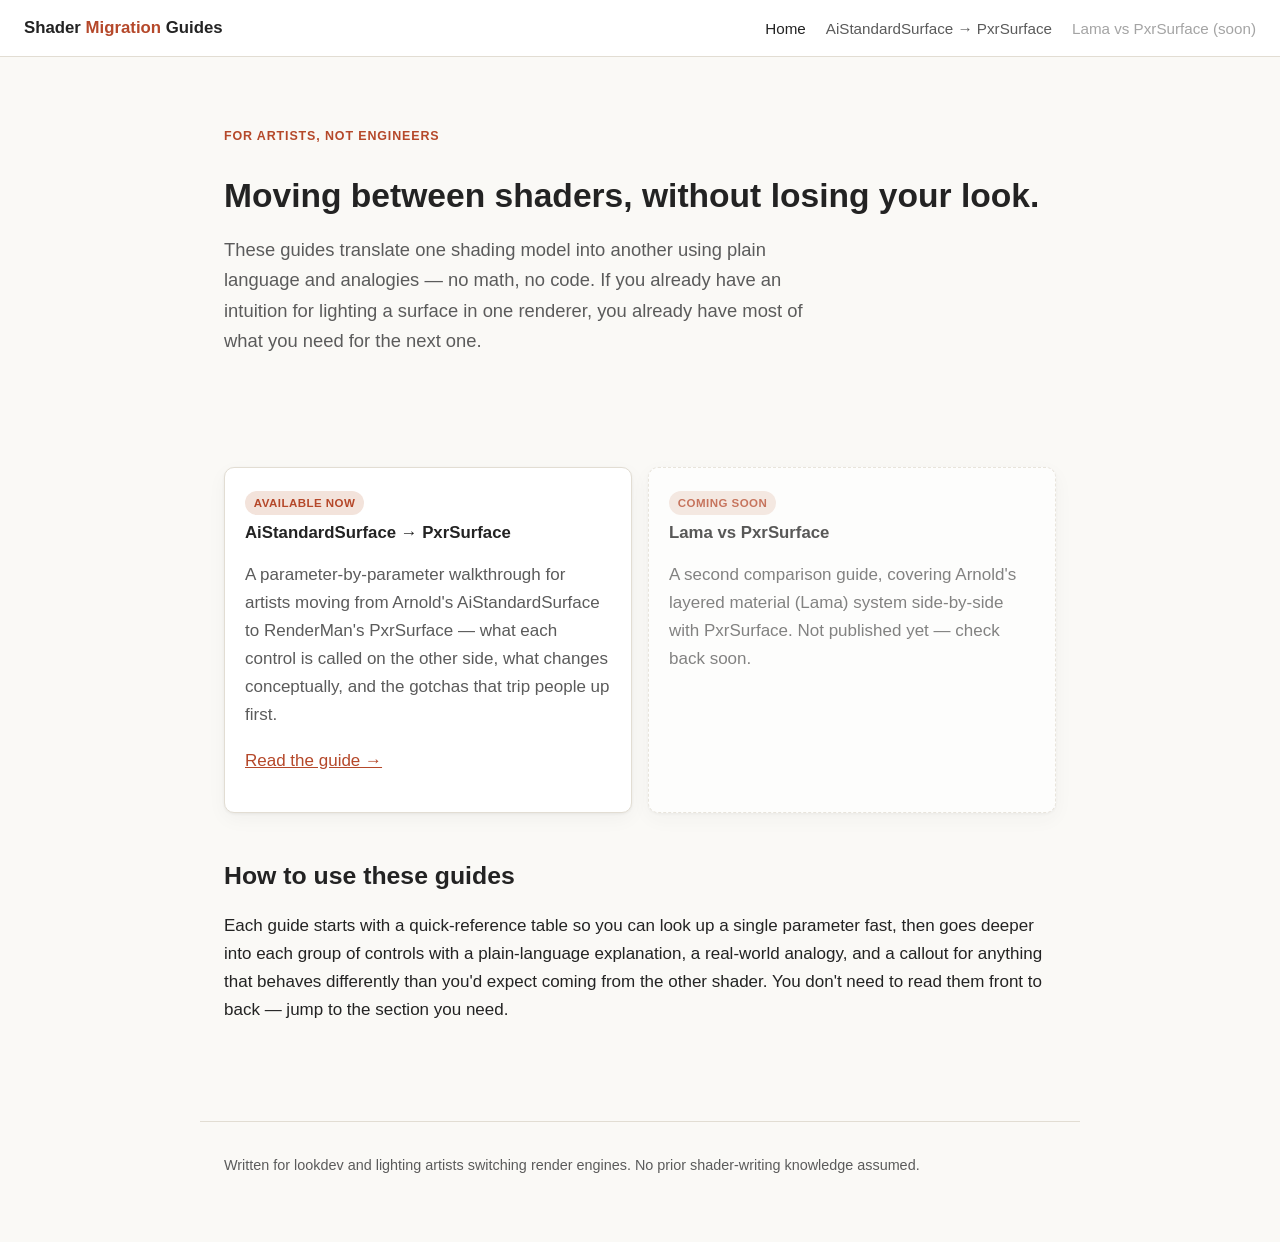
==== index.html @ eb423125 "Add AiStandardSurface to PxrSurface transition guide Plain-language, artist-facing static site: land" ====
<!DOCTYPE html>
<html lang="en">
<head>
<meta charset="UTF-8">
<meta name="viewport" content="width=device-width, initial-scale=1.0">
<title>Shader Migration Guides</title>
<meta name="description" content="Plain-language guides for artists moving between shading models: AiStandardSurface to PxrSurface, and more.">
<link rel="stylesheet" href="assets/css/style.css">
</head>
<body>

<nav class="topnav">
  <a class="topnav__brand" href="index.html">Shader <span>Migration</span> Guides</a>
  <div class="topnav__links">
    <a href="index.html" class="active">Home</a>
    <a href="guide.html">AiStandardSurface → PxrSurface</a>
    <a href="#" class="disabled">Lama vs PxrSurface (soon)</a>
  </div>
</nav>

<header class="hero">
  <p class="section-kicker">For artists, not engineers</p>
  <h1>Moving between shaders, without losing your look.</h1>
  <p class="lead">
    These guides translate one shading model into another using plain language and
    analogies — no math, no code. If you already have an intuition for lighting a
    surface in one renderer, you already have most of what you need for the next one.
  </p>
</header>

<main class="page">
  <div class="card-grid">
    <div class="card">
      <span class="badge">Available now</span>
      <h3>AiStandardSurface → PxrSurface</h3>
      <p class="muted">
        A parameter-by-parameter walkthrough for artists moving from Arnold's
        AiStandardSurface to RenderMan's PxrSurface — what each control is
        called on the other side, what changes conceptually, and the
        gotchas that trip people up first.
      </p>
      <p><a href="guide.html">Read the guide →</a></p>
    </div>

    <div class="card card--soon">
      <span class="badge">Coming soon</span>
      <h3>Lama vs PxrSurface</h3>
      <p class="muted">
        A second comparison guide, covering Arnold's layered material
        (Lama) system side-by-side with PxrSurface. Not published yet —
        check back soon.
      </p>
    </div>
  </div>

  <h2>How to use these guides</h2>
  <p>
    Each guide starts with a quick-reference table so you can look up a single
    parameter fast, then goes deeper into each group of controls with a
    plain-language explanation, a real-world analogy, and a callout for
    anything that behaves differently than you'd expect coming from the other
    shader. You don't need to read them front to back — jump to the section
    you need.
  </p>
</main>

<footer>
  Written for lookdev and lighting artists switching render engines. No prior
  shader-writing knowledge assumed.
</footer>

</body>
</html>
---- assets/css/style.css ----
/* ---------- Design tokens ---------- */
:root {
  --bg: #faf9f6;
  --bg-elevated: #ffffff;
  --text: #232323;
  --text-muted: #5b5b5b;
  --border: #e2ddd3;
  --accent: #b5482a;       /* warm terracotta - primary accent */
  --accent-soft: #f3e3db;

  --arnold: #d9752b;       /* "coming from" side */
  --arnold-soft: #fbe9d9;
  --pxr: #2c6b8f;          /* "going to" side */
  --pxr-soft: #dcebf2;

  --callout-bg: #fff6e8;
  --callout-border: #e0a94c;

  --code-bg: #efece5;

  --radius: 10px;
  --shadow: 0 1px 3px rgba(0,0,0,0.06), 0 6px 20px rgba(0,0,0,0.04);
}

@media (prefers-color-scheme: dark) {
  :root {
    --bg: #1b1a17;
    --bg-elevated: #242320;
    --text: #ece8e0;
    --text-muted: #b3ac9e;
    --border: #3a3833;
    --accent: #e08a63;
    --accent-soft: #3a2a22;

    --arnold: #e6944e;
    --arnold-soft: #3a2c1c;
    --pxr: #6fb3d8;
    --pxr-soft: #1f3440;

    --callout-bg: #332b18;
    --callout-border: #a97f34;

    --code-bg: #2c2a25;
    --shadow: 0 1px 3px rgba(0,0,0,0.3), 0 6px 20px rgba(0,0,0,0.25);
  }
}

* { box-sizing: border-box; }

html { scroll-behavior: smooth; }

body {
  margin: 0;
  background: var(--bg);
  color: var(--text);
  font-family: -apple-system, "Segoe UI", Roboto, Helvetica, Arial, sans-serif;
  line-height: 1.65;
  font-size: 17px;
}

img { max-width: 100%; }

a { color: var(--accent); }

/* ---------- Top nav ---------- */
.topnav {
  position: sticky;
  top: 0;
  z-index: 50;
  display: flex;
  align-items: center;
  justify-content: space-between;
  gap: 1rem;
  padding: 0.9rem 1.5rem;
  background: var(--bg-elevated);
  border-bottom: 1px solid var(--border);
}

.topnav__brand {
  font-weight: 700;
  text-decoration: none;
  color: var(--text);
  font-size: 1.05rem;
}

.topnav__brand span { color: var(--accent); }

.topnav__links {
  display: flex;
  gap: 1.25rem;
  font-size: 0.95rem;
  flex-wrap: wrap;
}

.topnav__links a {
  color: var(--text-muted);
  text-decoration: none;
}

.topnav__links a:hover,
.topnav__links a.active { color: var(--text); }

.topnav__links a.disabled {
  color: var(--text-muted);
  opacity: 0.55;
  pointer-events: none;
}

/* ---------- Layout shells ---------- */
.page {
  max-width: 880px;
  margin: 0 auto;
  padding: 2.5rem 1.5rem 5rem;
}

.hero {
  max-width: 880px;
  margin: 0 auto;
  padding: 3.5rem 1.5rem 1.5rem;
}

.hero h1 {
  font-size: 2.1rem;
  margin-bottom: 0.6rem;
}

.hero p.lead {
  font-size: 1.15rem;
  color: var(--text-muted);
  max-width: 60ch;
}

.guide-layout {
  max-width: 1100px;
  margin: 0 auto;
  padding: 2rem 1.5rem 5rem;
  display: grid;
  grid-template-columns: 210px minmax(0, 1fr);
  gap: 2.5rem;
  align-items: start;
}

.toc {
  position: sticky;
  top: 4.5rem;
  font-size: 0.92rem;
}

.toc h2 {
  font-size: 0.78rem;
  text-transform: uppercase;
  letter-spacing: 0.06em;
  color: var(--text-muted);
  margin: 0 0 0.75rem;
}

.toc ol {
  list-style: none;
  padding: 0;
  margin: 0;
  display: flex;
  flex-direction: column;
  gap: 0.55rem;
}

.toc a {
  text-decoration: none;
  color: var(--text-muted);
}

.toc a:hover { color: var(--accent); }

.guide-content { min-width: 0; }

@media (max-width: 800px) {
  .guide-layout { grid-template-columns: 1fr; }
  .toc { position: static; border-bottom: 1px solid var(--border); padding-bottom: 1.25rem; margin-bottom: 0.5rem; }
  .toc ol { flex-direction: row; flex-wrap: wrap; gap: 0.5rem 1rem; }
}

/* ---------- Typography helpers ---------- */
h1, h2, h3 { line-height: 1.25; }
h2 { font-size: 1.55rem; margin-top: 3rem; }
h3 { font-size: 1.15rem; margin-top: 2rem; color: var(--text); }

.section-kicker {
  display: inline-block;
  font-size: 0.78rem;
  text-transform: uppercase;
  letter-spacing: 0.07em;
  color: var(--accent);
  font-weight: 700;
  margin-bottom: 0.35rem;
}

.muted { color: var(--text-muted); }

/* ---------- Cards / grid ---------- */
.card-grid {
  display: grid;
  grid-template-columns: repeat(auto-fit, minmax(220px, 1fr));
  gap: 1rem;
  margin: 1.75rem 0;
}

.card {
  background: var(--bg-elevated);
  border: 1px solid var(--border);
  border-radius: var(--radius);
  padding: 1.25rem;
  box-shadow: var(--shadow);
}

.card h3 { margin-top: 0; font-size: 1.05rem; }

.card.card--soon {
  opacity: 0.75;
  border-style: dashed;
}

.badge {
  display: inline-block;
  font-size: 0.72rem;
  text-transform: uppercase;
  letter-spacing: 0.04em;
  background: var(--accent-soft);
  color: var(--accent);
  padding: 0.15rem 0.55rem;
  border-radius: 999px;
  font-weight: 700;
  margin-bottom: 0.5rem;
}

/* ---------- Tables ---------- */
.table-scroll {
  overflow-x: auto;
  margin: 1.5rem 0;
  border: 1px solid var(--border);
  border-radius: var(--radius);
}

table {
  border-collapse: collapse;
  width: 100%;
  min-width: 640px;
  font-size: 0.95rem;
  background: var(--bg-elevated);
}

th, td {
  text-align: left;
  padding: 0.7rem 0.9rem;
  border-bottom: 1px solid var(--border);
  vertical-align: top;
}

thead th {
  background: var(--bg);
  font-size: 0.78rem;
  text-transform: uppercase;
  letter-spacing: 0.04em;
  color: var(--text-muted);
  position: sticky;
  top: 0;
}

tbody tr:last-child td { border-bottom: none; }

td.col-arnold { color: var(--arnold); font-weight: 600; }
td.col-pxr { color: var(--pxr); font-weight: 600; }

/* ---------- Callouts ---------- */
.callout {
  background: var(--callout-bg);
  border-left: 4px solid var(--callout-border);
  border-radius: 0 var(--radius) var(--radius) 0;
  padding: 1rem 1.25rem;
  margin: 1.5rem 0;
}

.callout__title {
  font-weight: 700;
  font-size: 0.92rem;
  margin-bottom: 0.35rem;
  display: flex;
  align-items: center;
  gap: 0.45rem;
}

.callout p:last-child { margin-bottom: 0; }

.callout--pitfall { border-left-color: var(--arnold); }
.callout--pitfall .callout__title { color: var(--arnold); }

/* ---------- Analogy box ---------- */
.analogy {
  background: var(--bg-elevated);
  border: 1px solid var(--border);
  border-radius: var(--radius);
  padding: 1rem 1.25rem;
  margin: 1.25rem 0;
  font-size: 0.98rem;
}

.analogy .section-kicker { color: var(--text-muted); }

/* ---------- Roughness gradient bar ---------- */
.slider-viz { margin: 1.25rem 0 1.75rem; }

.slider-viz__bar {
  height: 34px;
  border-radius: 999px;
  background: linear-gradient(90deg, #e9e6df 0%, #cfcabf 35%, #a49c8c 65%, #7a7264 100%);
  border: 1px solid var(--border);
  position: relative;
}

@media (prefers-color-scheme: dark) {
  .slider-viz__bar {
    background: linear-gradient(90deg, #4a473f 0%, #625d51 35%, #857c69 65%, #b0a68d 100%);
  }
}

.slider-viz__labels {
  display: flex;
  justify-content: space-between;
  font-size: 0.82rem;
  color: var(--text-muted);
  margin-top: 0.5rem;
}

/* ---------- Layer stack diagram ---------- */
.stack-compare {
  display: grid;
  grid-template-columns: 1fr 1fr;
  gap: 1.5rem;
  margin: 1.75rem 0;
}

@media (max-width: 620px) {
  .stack-compare { grid-template-columns: 1fr; }
}

.stack {
  border: 1px solid var(--border);
  border-radius: var(--radius);
  padding: 1rem;
  background: var(--bg-elevated);
}

.stack__title {
  font-weight: 700;
  font-size: 0.9rem;
  margin-bottom: 0.75rem;
  text-align: center;
}

.stack__title--arnold { color: var(--arnold); }
.stack__title--pxr { color: var(--pxr); }

.stack__layers {
  display: flex;
  flex-direction: column;
  gap: 0.4rem;
}

.stack__layer {
  border-radius: 6px;
  padding: 0.5rem 0.7rem;
  font-size: 0.85rem;
  text-align: center;
  border: 1px solid transparent;
}

.stack--arnold .stack__layer { background: var(--arnold-soft); color: var(--text); }
.stack--pxr .stack__layer { background: var(--pxr-soft); color: var(--text); }

/* ---------- Footer ---------- */
footer {
  max-width: 880px;
  margin: 0 auto;
  padding: 2rem 1.5rem 4rem;
  color: var(--text-muted);
  font-size: 0.9rem;
  border-top: 1px solid var(--border);
}
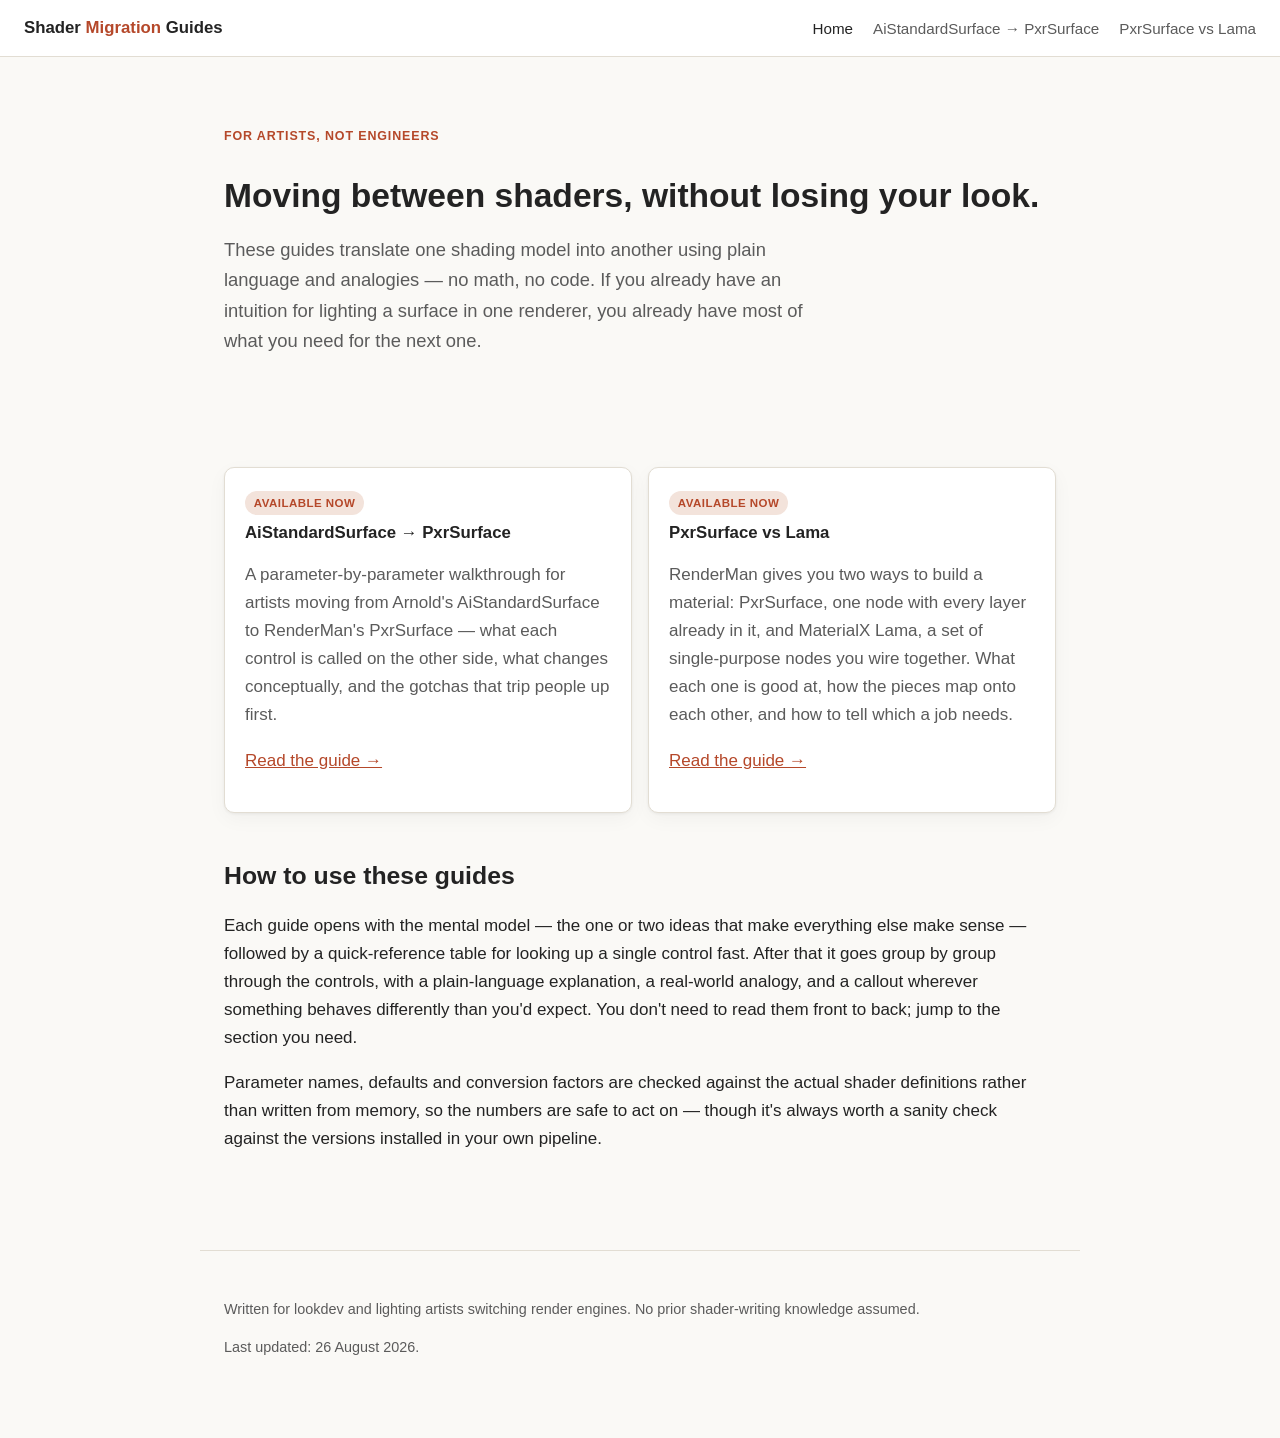
==== commit f1af962f: "Expand PxrSurface guide and add PxrSurface vs Lama comparison Verify every parameter claim against t" ====
--- a/index.html
+++ b/index.html
@@ -14,7 +14,7 @@
   <div class="topnav__links">
     <a href="index.html" class="active">Home</a>
     <a href="guide.html">AiStandardSurface → PxrSurface</a>
-    <a href="#" class="disabled">Lama vs PxrSurface (soon)</a>
+    <a href="lama.html">PxrSurface vs Lama</a>
   </div>
 </nav>
 
@@ -42,31 +42,43 @@
       <p><a href="guide.html">Read the guide →</a></p>
     </div>
 
-    <div class="card card--soon">
-      <span class="badge">Coming soon</span>
-      <h3>Lama vs PxrSurface</h3>
+    <div class="card">
+      <span class="badge">Available now</span>
+      <h3>PxrSurface vs Lama</h3>
       <p class="muted">
-        A second comparison guide, covering Arnold's layered material
-        (Lama) system side-by-side with PxrSurface. Not published yet —
-        check back soon.
+        RenderMan gives you two ways to build a material: PxrSurface, one node
+        with every layer already in it, and MaterialX Lama, a set of
+        single-purpose nodes you wire together. What each one is good at, how
+        the pieces map onto each other, and how to tell which a job needs.
       </p>
+      <p><a href="lama.html">Read the guide →</a></p>
     </div>
   </div>
 
   <h2>How to use these guides</h2>
   <p>
-    Each guide starts with a quick-reference table so you can look up a single
-    parameter fast, then goes deeper into each group of controls with a
-    plain-language explanation, a real-world analogy, and a callout for
-    anything that behaves differently than you'd expect coming from the other
-    shader. You don't need to read them front to back — jump to the section
-    you need.
+    Each guide opens with the mental model — the one or two ideas that make
+    everything else make sense — followed by a quick-reference table for
+    looking up a single control fast. After that it goes group by group
+    through the controls, with a plain-language explanation, a real-world
+    analogy, and a callout wherever something behaves differently than you'd
+    expect. You don't need to read them front to back; jump to the section you
+    need.
+  </p>
+  <p>
+    Parameter names, defaults and conversion factors are checked against the
+    actual shader definitions rather than written from memory, so the numbers
+    are safe to act on — though it's always worth a sanity check against the
+    versions installed in your own pipeline.
   </p>
 </main>
 
 <footer>
-  Written for lookdev and lighting artists switching render engines. No prior
-  shader-writing knowledge assumed.
+  <p>
+    Written for lookdev and lighting artists switching render engines. No prior
+    shader-writing knowledge assumed.
+  </p>
+  <p class="muted">Last updated: 26 August 2026.</p>
 </footer>
 
 </body>
--- a/assets/css/style.css
+++ b/assets/css/style.css
@@ -195,6 +195,17 @@
 
 .muted { color: var(--text-muted); }
 
+code {
+  background: var(--code-bg);
+  border-radius: 4px;
+  padding: 0.1em 0.4em;
+  font-family: "SF Mono", Menlo, Consolas, "Liberation Mono", monospace;
+  font-size: 0.86em;
+  word-break: break-word;
+}
+
+td code, th code { font-size: 0.82em; }
+
 /* ---------- Cards / grid ---------- */
 .card-grid {
   display: grid;
@@ -217,6 +228,8 @@
   opacity: 0.75;
   border-style: dashed;
 }
+
+.card--trailing { margin-top: 3rem; }
 
 .badge {
   display: inline-block;
@@ -304,6 +317,38 @@
 
 .analogy .section-kicker { color: var(--text-muted); }
 
+/* ---------- Numbered conversion checklist ---------- */
+.steps {
+  counter-reset: step;
+  list-style: none;
+  padding: 0;
+  margin: 1.5rem 0;
+}
+
+.steps li {
+  counter-increment: step;
+  position: relative;
+  padding: 0 0 0 2.75rem;
+  margin-bottom: 1.1rem;
+}
+
+.steps li::before {
+  content: counter(step);
+  position: absolute;
+  left: 0;
+  top: 0.1rem;
+  width: 1.85rem;
+  height: 1.85rem;
+  border-radius: 999px;
+  background: var(--pxr-soft);
+  color: var(--pxr);
+  font-weight: 700;
+  font-size: 0.85rem;
+  display: flex;
+  align-items: center;
+  justify-content: center;
+}
+
 /* ---------- Roughness gradient bar ---------- */
 .slider-viz { margin: 1.25rem 0 1.75rem; }
 
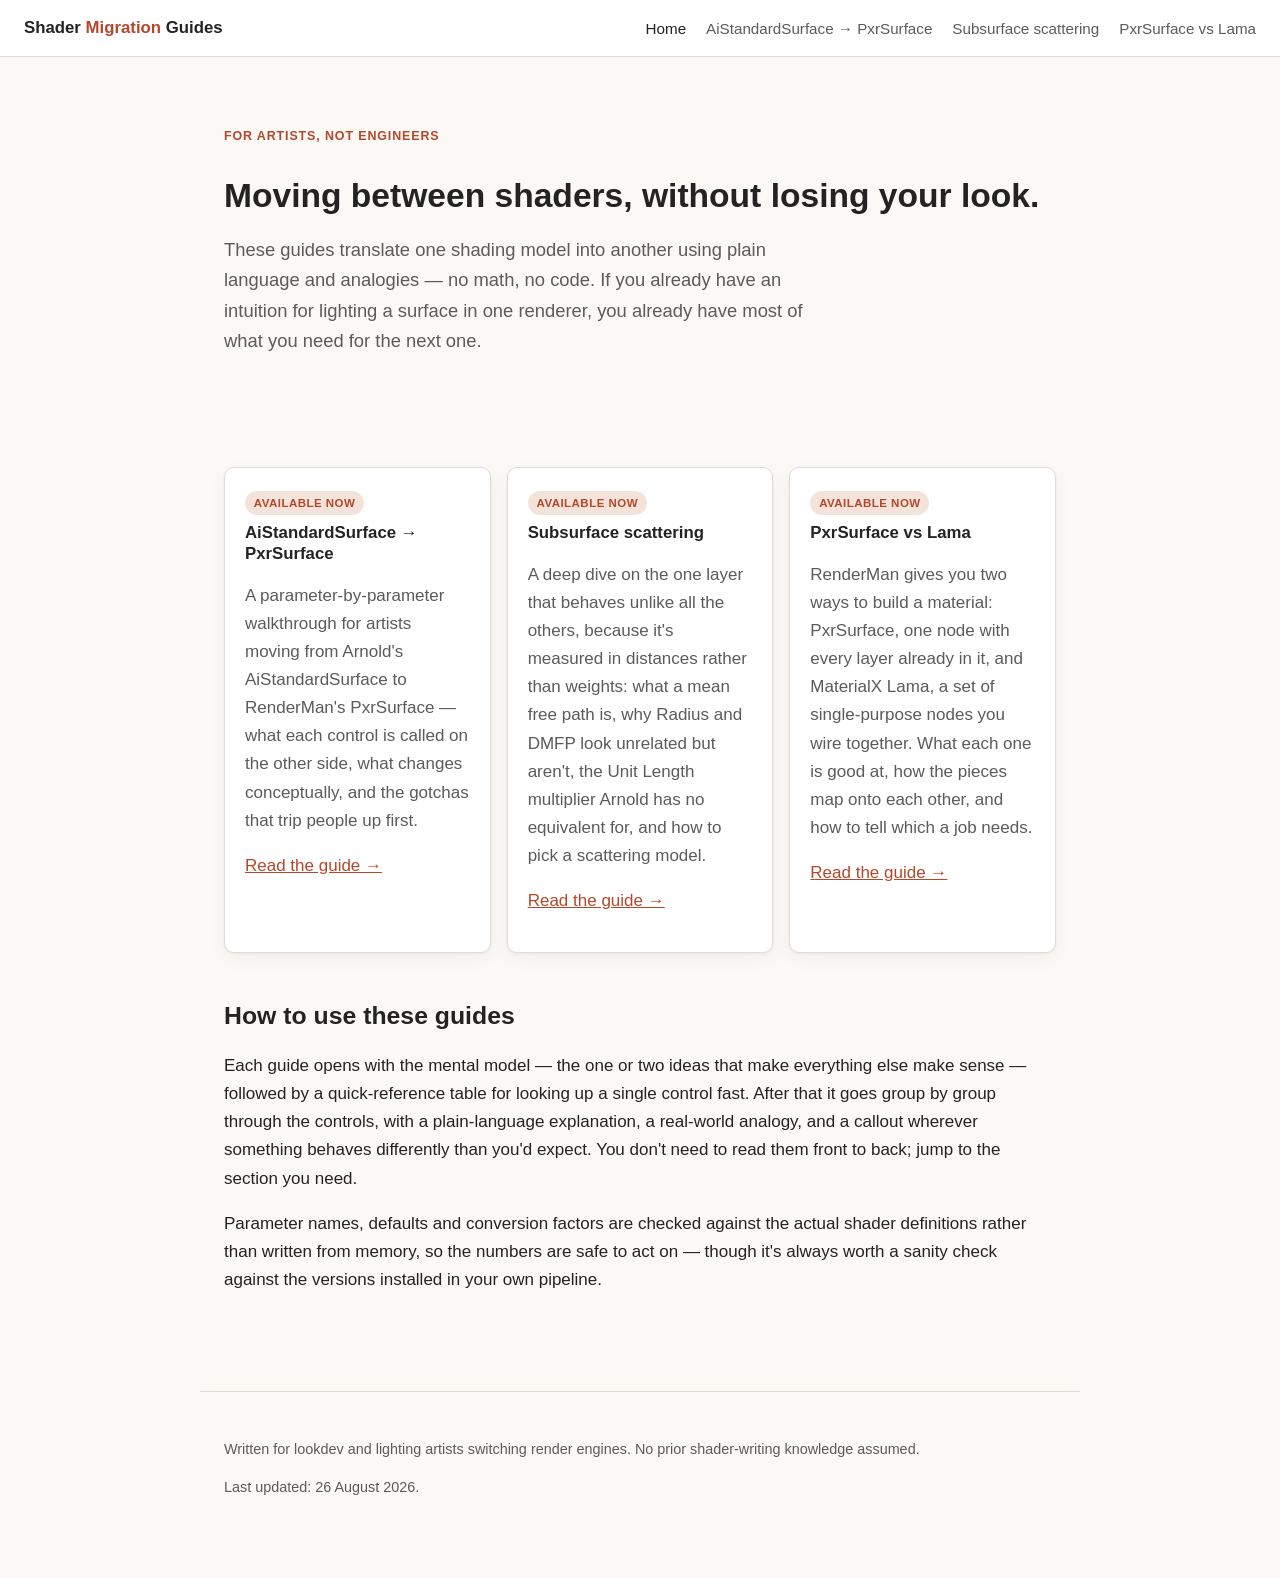
==== commit b8128c55: "Add subsurface scattering deep dive, fix incorrect MFP claim Add sss.html, a dedicated page for the " ====
--- a/index.html
+++ b/index.html
@@ -14,6 +14,7 @@
   <div class="topnav__links">
     <a href="index.html" class="active">Home</a>
     <a href="guide.html">AiStandardSurface → PxrSurface</a>
+    <a href="sss.html">Subsurface scattering</a>
     <a href="lama.html">PxrSurface vs Lama</a>
   </div>
 </nav>
@@ -40,6 +41,19 @@
         gotchas that trip people up first.
       </p>
       <p><a href="guide.html">Read the guide →</a></p>
+    </div>
+
+    <div class="card">
+      <span class="badge">Available now</span>
+      <h3>Subsurface scattering</h3>
+      <p class="muted">
+        A deep dive on the one layer that behaves unlike all the others,
+        because it's measured in distances rather than weights: what a mean
+        free path is, why Radius and DMFP look unrelated but aren't, the Unit
+        Length multiplier Arnold has no equivalent for, and how to pick a
+        scattering model.
+      </p>
+      <p><a href="sss.html">Read the guide →</a></p>
     </div>
 
     <div class="card">
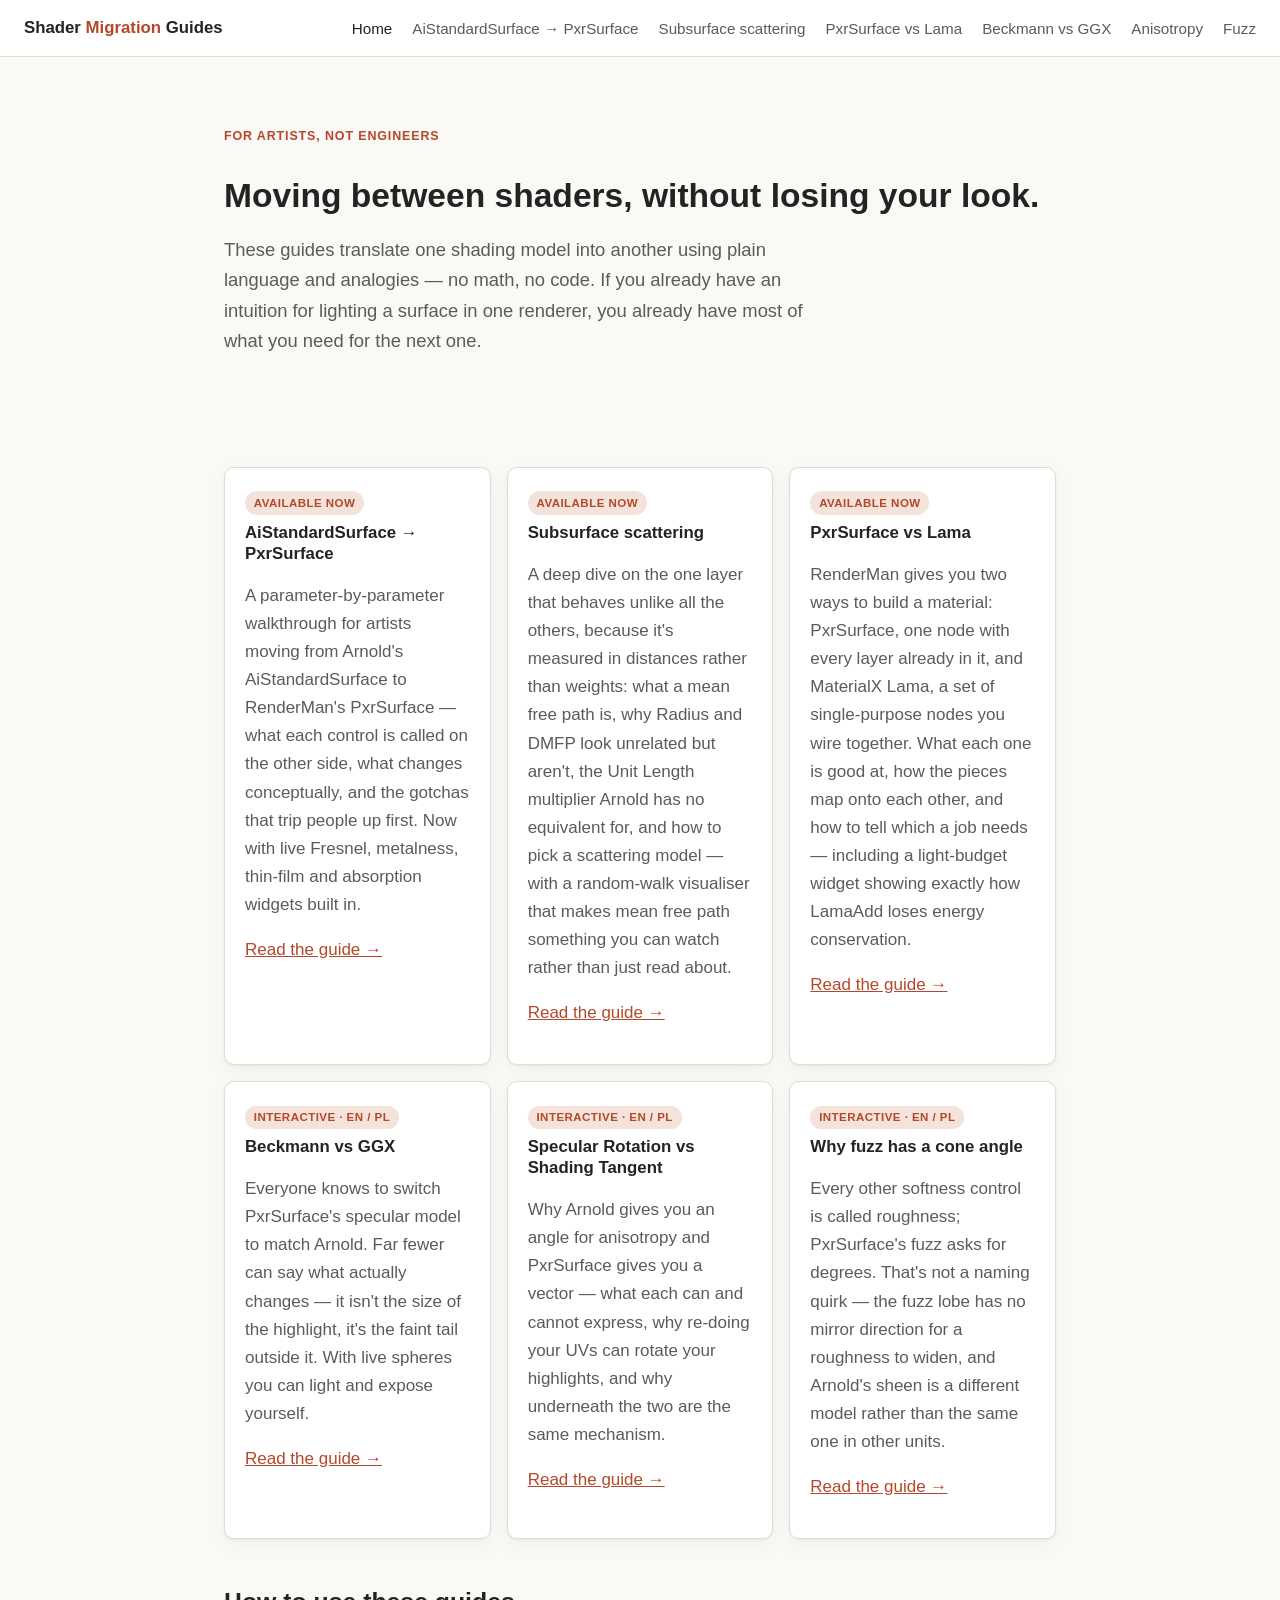
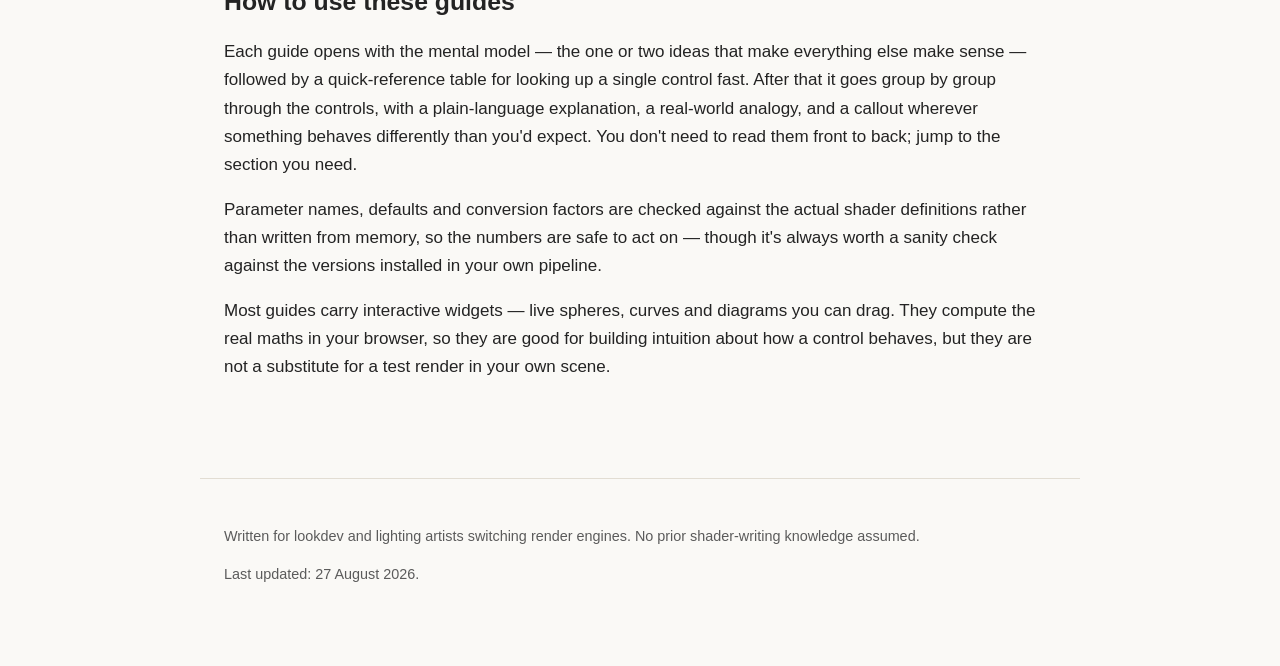
==== commit 9253d84d: "Add interactive WebGL/Canvas widgets across all guides, bilingual EN/PL deep dives Three new bilingu" ====
--- a/index.html
+++ b/index.html
@@ -16,6 +16,9 @@
     <a href="guide.html">AiStandardSurface → PxrSurface</a>
     <a href="sss.html">Subsurface scattering</a>
     <a href="lama.html">PxrSurface vs Lama</a>
+    <a href="spec.html">Beckmann vs GGX</a>
+    <a href="aniso.html">Anisotropy</a>
+    <a href="fuzz.html">Fuzz</a>
   </div>
 </nav>
 
@@ -38,7 +41,8 @@
         A parameter-by-parameter walkthrough for artists moving from Arnold's
         AiStandardSurface to RenderMan's PxrSurface — what each control is
         called on the other side, what changes conceptually, and the
-        gotchas that trip people up first.
+        gotchas that trip people up first. Now with live Fresnel, metalness,
+        thin-film and absorption widgets built in.
       </p>
       <p><a href="guide.html">Read the guide →</a></p>
     </div>
@@ -51,7 +55,8 @@
         because it's measured in distances rather than weights: what a mean
         free path is, why Radius and DMFP look unrelated but aren't, the Unit
         Length multiplier Arnold has no equivalent for, and how to pick a
-        scattering model.
+        scattering model — with a random-walk visualiser that makes mean free
+        path something you can watch rather than just read about.
       </p>
       <p><a href="sss.html">Read the guide →</a></p>
     </div>
@@ -63,9 +68,47 @@
         RenderMan gives you two ways to build a material: PxrSurface, one node
         with every layer already in it, and MaterialX Lama, a set of
         single-purpose nodes you wire together. What each one is good at, how
-        the pieces map onto each other, and how to tell which a job needs.
+        the pieces map onto each other, and how to tell which a job needs —
+        including a light-budget widget showing exactly how LamaAdd loses
+        energy conservation.
       </p>
       <p><a href="lama.html">Read the guide →</a></p>
+    </div>
+
+    <div class="card">
+      <span class="badge">Interactive · EN / PL</span>
+      <h3>Beckmann vs GGX</h3>
+      <p class="muted">
+        Everyone knows to switch PxrSurface's specular model to match Arnold.
+        Far fewer can say what actually changes — it isn't the size of the
+        highlight, it's the faint tail outside it. With live spheres you can
+        light and expose yourself.
+      </p>
+      <p><a href="spec.html">Read the guide →</a></p>
+    </div>
+
+    <div class="card">
+      <span class="badge">Interactive · EN / PL</span>
+      <h3>Specular Rotation vs Shading Tangent</h3>
+      <p class="muted">
+        Why Arnold gives you an angle for anisotropy and PxrSurface gives you a
+        vector — what each can and cannot express, why re-doing your UVs can
+        rotate your highlights, and why underneath the two are the same
+        mechanism.
+      </p>
+      <p><a href="aniso.html">Read the guide →</a></p>
+    </div>
+
+    <div class="card">
+      <span class="badge">Interactive · EN / PL</span>
+      <h3>Why fuzz has a cone angle</h3>
+      <p class="muted">
+        Every other softness control is called roughness; PxrSurface's fuzz
+        asks for degrees. That's not a naming quirk — the fuzz lobe has no
+        mirror direction for a roughness to widen, and Arnold's sheen is a
+        different model rather than the same one in other units.
+      </p>
+      <p><a href="fuzz.html">Read the guide →</a></p>
     </div>
   </div>
 
@@ -85,6 +128,12 @@
     are safe to act on — though it's always worth a sanity check against the
     versions installed in your own pipeline.
   </p>
+  <p>
+    Most guides carry interactive widgets — live spheres, curves and diagrams
+    you can drag. They compute the real maths in your browser, so they are good
+    for building intuition about how a control behaves, but they are not a
+    substitute for a test render in your own scene.
+  </p>
 </main>
 
 <footer>
@@ -92,7 +141,7 @@
     Written for lookdev and lighting artists switching render engines. No prior
     shader-writing knowledge assumed.
   </p>
-  <p class="muted">Last updated: 26 August 2026.</p>
+  <p class="muted">Last updated: 27 August 2026.</p>
 </footer>
 
 </body>
--- a/assets/css/style.css
+++ b/assets/css/style.css
@@ -18,6 +18,14 @@
 
   --code-bg: #efece5;
 
+  /* Visualisation series - NOT renderer-aligned, unlike --arnold/--pxr */
+  --viz-a: #7d4a9e;        /* model A - Beckmann */
+  --viz-a-soft: #ece0f4;
+  --viz-b: #2f8f6b;        /* model B - GGX */
+  --viz-b-soft: #d9f0e6;
+  --viz-grid: #ddd8ce;
+  --viz-bg: #f4f2ec;
+
   --radius: 10px;
   --shadow: 0 1px 3px rgba(0,0,0,0.06), 0 6px 20px rgba(0,0,0,0.04);
 }
@@ -42,6 +50,13 @@
 
     --code-bg: #2c2a25;
     --shadow: 0 1px 3px rgba(0,0,0,0.3), 0 6px 20px rgba(0,0,0,0.25);
+
+    --viz-a: #c39ade;
+    --viz-a-soft: #2f2338;
+    --viz-b: #6fd4aa;
+    --viz-b-soft: #1c3830;
+    --viz-grid: #403d36;
+    --viz-bg: #201f1c;
   }
 }
 
@@ -70,10 +85,11 @@
   display: flex;
   align-items: center;
   justify-content: space-between;
-  gap: 1rem;
+  gap: 0.75rem 1rem;
   padding: 0.9rem 1.5rem;
   background: var(--bg-elevated);
   border-bottom: 1px solid var(--border);
+  flex-wrap: wrap;
 }
 
 .topnav__brand {
@@ -429,3 +445,340 @@
   font-size: 0.9rem;
   border-top: 1px solid var(--border);
 }
+
+/* ---------- Language switch (EN / PL) ---------- */
+/* Both languages ship in the HTML; these two rules hide the inactive one, so
+   the right language renders before any JS runs and with JS disabled. */
+:root[data-lang="en"] [lang="pl"] { display: none; }
+:root[data-lang="pl"] [lang="en"] { display: none; }
+
+/* Only offer the switch once i18n.js has confirmed it can do something. */
+.lang-switch { display: none; }
+
+/* On bilingual pages the brand and the switch hold the top row, and the
+   (longer) link list gets a row of its own underneath. Without this the
+   switch wraps below the links and ends up bottom-left. */
+.topnav--i18n .lang-switch { order: 2; margin-left: auto; }
+.topnav--i18n .topnav__links { order: 3; flex-basis: 100%; }
+
+:root.js .lang-switch {
+  display: inline-flex;
+  border: 1px solid var(--border);
+  border-radius: 999px;
+  overflow: hidden;
+  background: var(--bg);
+}
+
+.lang-switch button {
+  appearance: none;
+  border: 0;
+  background: transparent;
+  color: var(--text-muted);
+  font: inherit;
+  font-size: 0.78rem;
+  font-weight: 700;
+  letter-spacing: 0.05em;
+  padding: 0.3rem 0.7rem;
+  cursor: pointer;
+  line-height: 1.4;
+}
+
+.lang-switch button:hover { color: var(--text); }
+
+.lang-switch button.is-active {
+  background: var(--accent);
+  color: #fff;
+}
+
+.lang-switch button:focus-visible {
+  outline: 2px solid var(--accent);
+  outline-offset: -2px;
+}
+
+/* ---------- Interactive visualisation blocks ---------- */
+.viz {
+  background: var(--bg-elevated);
+  border: 1px solid var(--border);
+  border-radius: var(--radius);
+  margin: 1.75rem 0;
+  overflow: hidden;
+}
+
+.viz__head {
+  padding: 0.85rem 1.15rem;
+  border-bottom: 1px solid var(--border);
+}
+
+.viz__title {
+  font-weight: 700;
+  font-size: 0.92rem;
+  margin: 0;
+}
+
+.viz__sub {
+  margin: 0.2rem 0 0;
+  font-size: 0.85rem;
+  color: var(--text-muted);
+}
+
+.viz__stage {
+  position: relative;
+  background: var(--viz-bg);
+  display: flex;
+  justify-content: center;
+  align-items: center;
+  padding: 0.75rem;
+}
+
+.viz__stage--split {
+  display: grid;
+  grid-template-columns: 1fr 1fr;
+  gap: 0.75rem;
+}
+
+@media (max-width: 620px) {
+  .viz__stage--split { grid-template-columns: 1fr; }
+}
+
+.viz canvas {
+  display: block;
+  width: 100%;
+  height: auto;
+  max-width: 100%;
+  border-radius: 6px;
+  touch-action: none;
+}
+
+.viz__controls {
+  padding: 0.9rem 1.15rem 1.1rem;
+  border-top: 1px solid var(--border);
+  display: grid;
+  grid-template-columns: repeat(auto-fit, minmax(230px, 1fr));
+  gap: 0.85rem 1.5rem;
+}
+
+.viz__legend {
+  display: flex;
+  flex-wrap: wrap;
+  gap: 0.35rem 1.1rem;
+  padding: 0.6rem 1.15rem;
+  font-size: 0.83rem;
+  color: var(--text-muted);
+  border-top: 1px solid var(--border);
+}
+
+.viz__legend span {
+  display: inline-flex;
+  align-items: center;
+  gap: 0.4rem;
+}
+
+.viz__legend i {
+  width: 0.85rem;
+  height: 0.85rem;
+  border-radius: 3px;
+  display: inline-block;
+  flex: none;
+}
+
+.legend-a { background: var(--viz-a); }
+.legend-b { background: var(--viz-b); }
+.legend-arnold { background: var(--arnold); }
+.legend-pxr { background: var(--pxr); }
+
+.viz__note {
+  padding: 0.7rem 1.15rem 0.9rem;
+  font-size: 0.85rem;
+  color: var(--text-muted);
+  border-top: 1px solid var(--border);
+}
+
+.viz__note p { margin: 0; }
+
+.viz__fallback {
+  padding: 1.25rem;
+  font-size: 0.9rem;
+  color: var(--text-muted);
+  text-align: center;
+}
+
+/* ---------- Controls ---------- */
+.ctl { font-size: 0.85rem; }
+
+.ctl__label {
+  display: flex;
+  justify-content: space-between;
+  align-items: baseline;
+  gap: 0.75rem;
+  margin-bottom: 0.3rem;
+  color: var(--text-muted);
+}
+
+.ctl__value {
+  font-family: "SF Mono", Menlo, Consolas, "Liberation Mono", monospace;
+  font-size: 0.82rem;
+  color: var(--text);
+  font-weight: 600;
+  font-variant-numeric: tabular-nums;
+}
+
+.ctl input[type="range"] {
+  appearance: none;
+  -webkit-appearance: none;
+  width: 100%;
+  height: 22px;
+  background: transparent;
+  cursor: pointer;
+  margin: 0;
+  display: block;
+}
+
+.ctl input[type="range"]::-webkit-slider-runnable-track {
+  height: 4px;
+  border-radius: 999px;
+  background: var(--border);
+}
+
+.ctl input[type="range"]::-moz-range-track {
+  height: 4px;
+  border-radius: 999px;
+  background: var(--border);
+}
+
+.ctl input[type="range"]::-webkit-slider-thumb {
+  -webkit-appearance: none;
+  width: 15px;
+  height: 15px;
+  margin-top: -5.5px;
+  border-radius: 999px;
+  background: var(--accent);
+  border: 2px solid var(--bg-elevated);
+  box-shadow: 0 1px 2px rgba(0,0,0,0.25);
+}
+
+.ctl input[type="range"]::-moz-range-thumb {
+  width: 15px;
+  height: 15px;
+  border-radius: 999px;
+  background: var(--accent);
+  border: 2px solid var(--bg-elevated);
+  box-shadow: 0 1px 2px rgba(0,0,0,0.25);
+}
+
+.ctl input[type="range"]:focus-visible {
+  outline: 2px solid var(--accent);
+  outline-offset: 4px;
+  border-radius: 999px;
+}
+
+/* Segmented toggle */
+.seg {
+  display: inline-flex;
+  border: 1px solid var(--border);
+  border-radius: 6px;
+  overflow: hidden;
+  flex-wrap: wrap;
+}
+
+.seg button {
+  appearance: none;
+  border: 0;
+  border-right: 1px solid var(--border);
+  background: var(--bg);
+  color: var(--text-muted);
+  font: inherit;
+  font-size: 0.8rem;
+  padding: 0.3rem 0.7rem;
+  cursor: pointer;
+  line-height: 1.5;
+}
+
+.seg button:last-child { border-right: 0; }
+.seg button:hover { color: var(--text); }
+
+.seg button.is-active {
+  background: var(--accent);
+  color: #fff;
+}
+
+.seg button:focus-visible {
+  outline: 2px solid var(--accent);
+  outline-offset: -2px;
+}
+
+.ctl--seg .ctl__label { margin-bottom: 0.4rem; }
+
+/* Readout strip under a widget */
+.readout {
+  display: flex;
+  flex-wrap: wrap;
+  gap: 0.3rem 1.5rem;
+  padding: 0.6rem 1.15rem;
+  border-top: 1px solid var(--border);
+  font-size: 0.83rem;
+  color: var(--text-muted);
+  font-variant-numeric: tabular-nums;
+}
+
+.readout b {
+  color: var(--text);
+  font-family: "SF Mono", Menlo, Consolas, "Liberation Mono", monospace;
+  font-size: 0.82rem;
+}
+
+/* ---------- Optional maths ---------- */
+details.math {
+  border: 1px solid var(--border);
+  border-radius: var(--radius);
+  background: var(--bg-elevated);
+  padding: 0.6rem 1rem;
+  margin: 1.25rem 0;
+  font-size: 0.93rem;
+}
+
+details.math > summary {
+  cursor: pointer;
+  font-weight: 700;
+  font-size: 0.85rem;
+  color: var(--text-muted);
+  list-style: none;
+  display: flex;
+  align-items: center;
+  gap: 0.45rem;
+}
+
+details.math > summary::-webkit-details-marker { display: none; }
+
+details.math > summary::before {
+  content: "▸";
+  font-size: 0.75rem;
+  transition: transform 0.15s ease;
+}
+
+details.math[open] > summary::before { transform: rotate(90deg); }
+details.math[open] > summary { margin-bottom: 0.5rem; }
+details.math > summary:hover { color: var(--accent); }
+
+.formula {
+  background: var(--code-bg);
+  border-radius: 6px;
+  padding: 0.7rem 0.9rem;
+  margin: 0.75rem 0;
+  overflow-x: auto;
+  font-family: "SF Mono", Menlo, Consolas, "Liberation Mono", monospace;
+  font-size: 0.84rem;
+  line-height: 1.7;
+  white-space: pre;
+}
+
+.formula-where {
+  font-size: 0.85rem;
+  color: var(--text-muted);
+  margin: 0.4rem 0 0;
+}
+
+/* ---------- Reduced motion ---------- */
+@media (prefers-reduced-motion: reduce) {
+  html { scroll-behavior: auto; }
+  details.math > summary::before { transition: none; }
+}
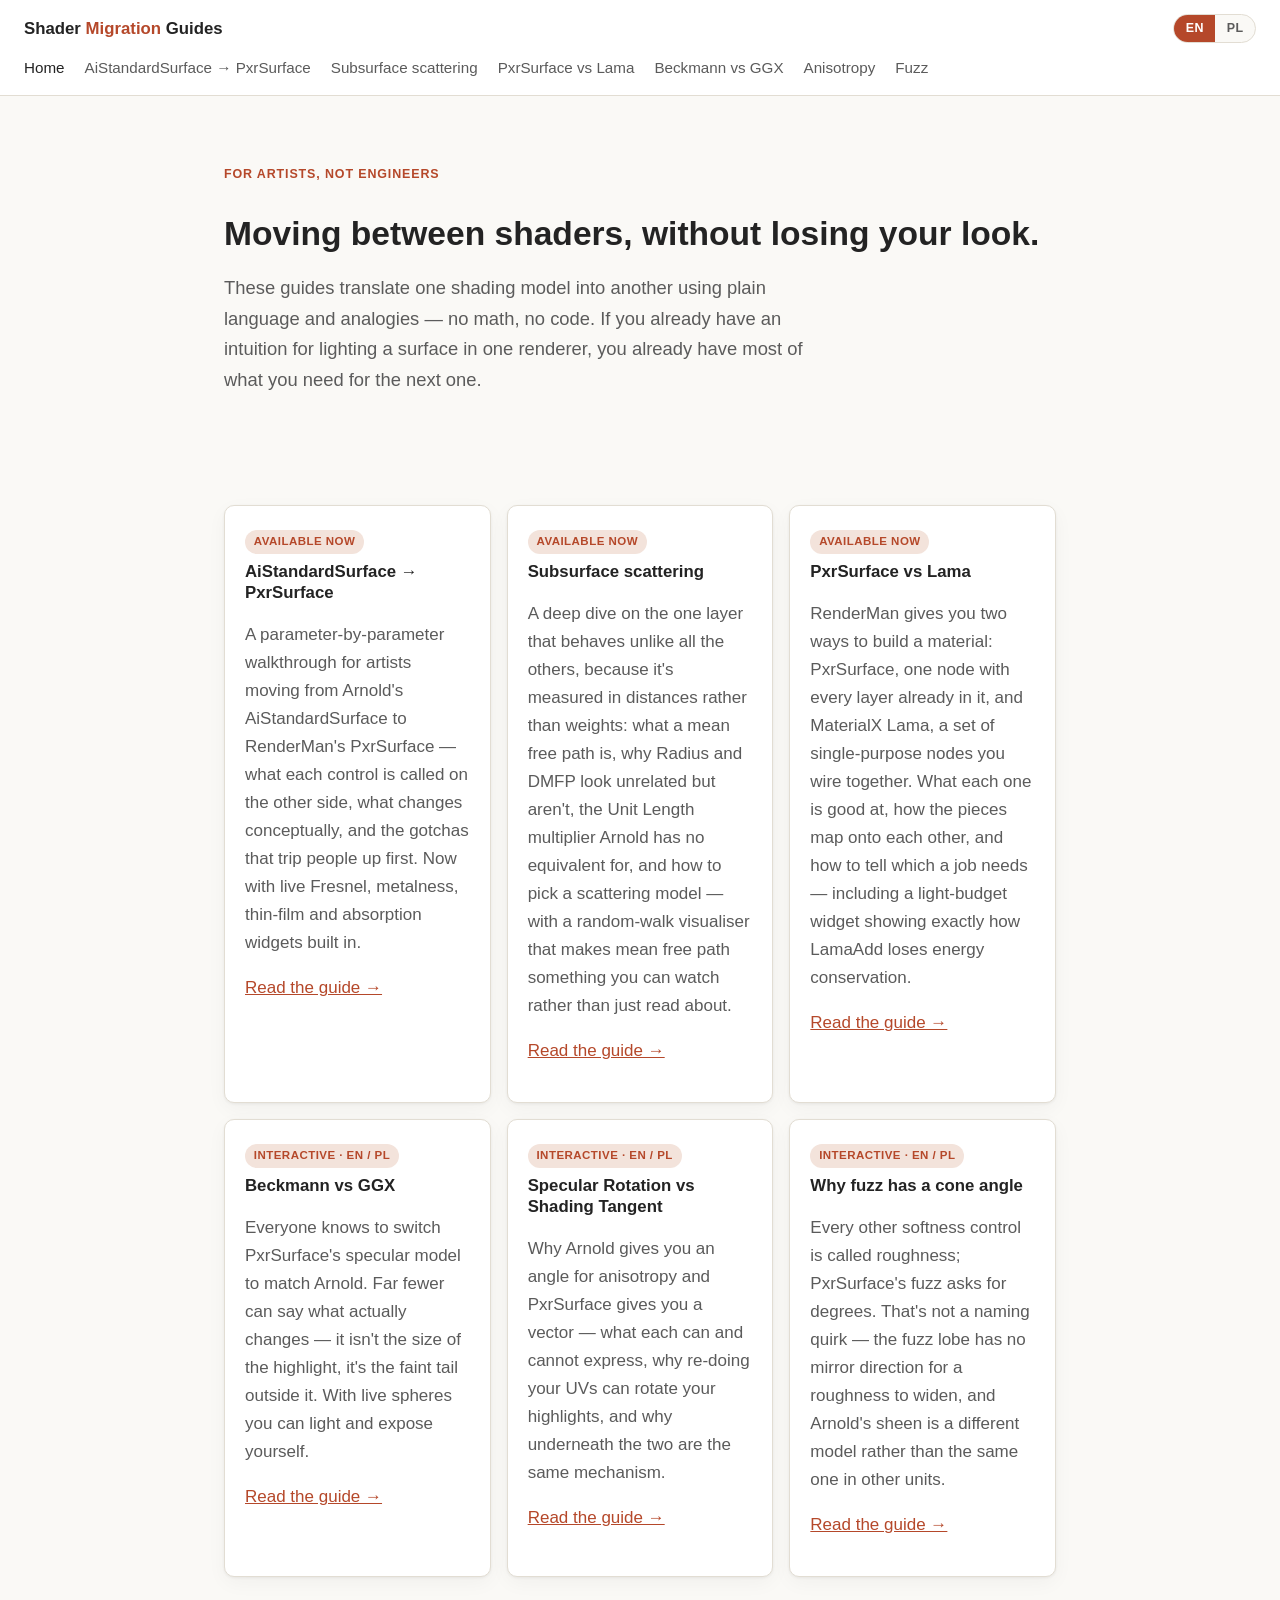
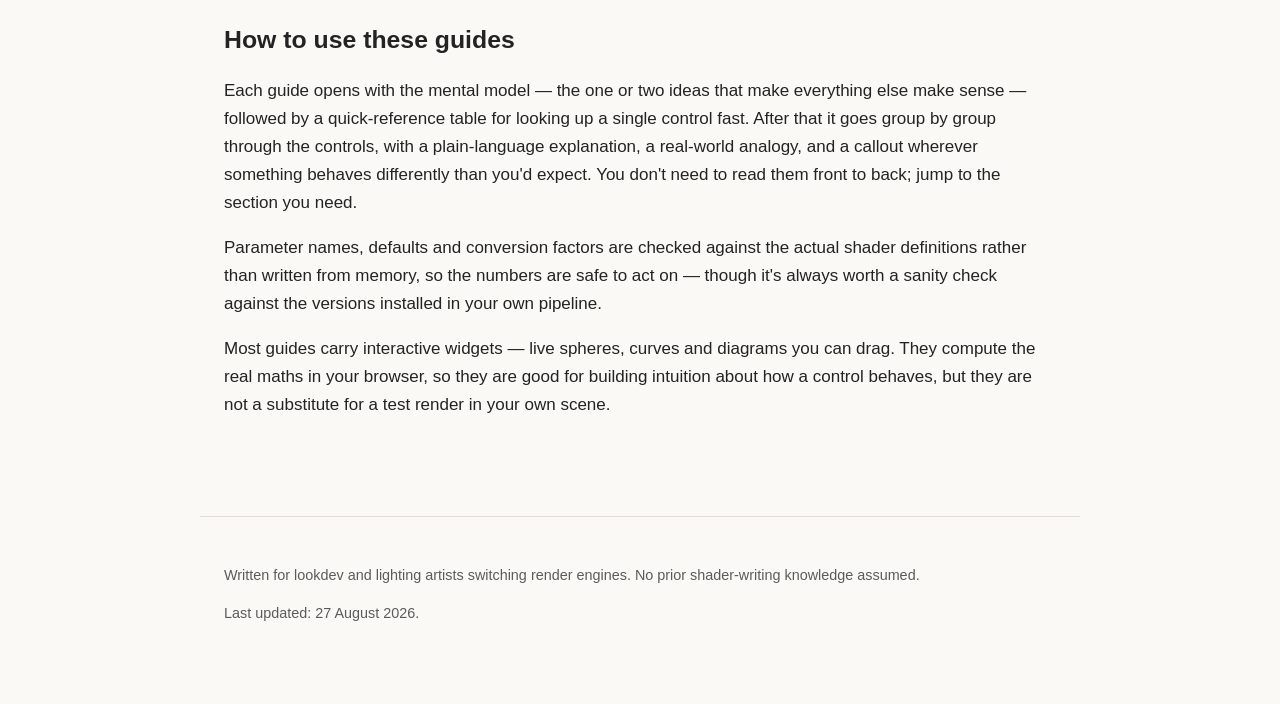
==== commit 31805091: "Begin Polish translation rollout: index.html complete, guide.html foundation Onboards index.html and" ====
--- a/index.html
+++ b/index.html
@@ -1,15 +1,25 @@
 <!DOCTYPE html>
-<html lang="en">
+<html lang="en" data-lang="en">
 <head>
 <meta charset="UTF-8">
 <meta name="viewport" content="width=device-width, initial-scale=1.0">
-<title>Shader Migration Guides</title>
+<title data-title-pl="Przewodniki migracji shaderów">Shader Migration Guides</title>
 <meta name="description" content="Plain-language guides for artists moving between shading models: AiStandardSurface to PxrSurface, and more.">
 <link rel="stylesheet" href="assets/css/style.css">
+<script>
+/* Set the language before first paint so a Polish reader never sees a flash
+   of English. i18n.js repeats this once modules load. */
+(function () {
+  var d = document.documentElement, l = null;
+  try { l = new URLSearchParams(location.search).get('lang') || localStorage.getItem('rmg-lang'); } catch (e) {}
+  if (l !== 'en' && l !== 'pl') l = (navigator.language || '').toLowerCase().indexOf('pl') === 0 ? 'pl' : 'en';
+  d.setAttribute('data-lang', l); d.lang = l; d.classList.add('js');
+})();
+</script>
 </head>
 <body>
 
-<nav class="topnav">
+<nav class="topnav topnav--i18n">
   <a class="topnav__brand" href="index.html">Shader <span>Migration</span> Guides</a>
   <div class="topnav__links">
     <a href="index.html" class="active">Home</a>
@@ -20,37 +30,54 @@
     <a href="aniso.html">Anisotropy</a>
     <a href="fuzz.html">Fuzz</a>
   </div>
+  <div class="lang-switch" role="group" aria-label="Language / Język">
+    <button type="button" data-set-lang="en" class="is-active" aria-pressed="true">EN</button>
+    <button type="button" data-set-lang="pl" aria-pressed="false">PL</button>
+  </div>
 </nav>
 
 <header class="hero">
-  <p class="section-kicker">For artists, not engineers</p>
-  <h1>Moving between shaders, without losing your look.</h1>
-  <p class="lead">
+  <p class="section-kicker"><span lang="en">For artists, not engineers</span><span lang="pl">Dla artystów, nie inżynierów</span></p>
+  <h1><span lang="en">Moving between shaders, without losing your look.</span><span lang="pl">Zmiana shadera bez utraty looku.</span></h1>
+  <p class="lead" lang="en">
     These guides translate one shading model into another using plain language and
     analogies — no math, no code. If you already have an intuition for lighting a
     surface in one renderer, you already have most of what you need for the next one.
   </p>
+  <p class="lead" lang="pl">
+    Te przewodniki tłumaczą jeden model shadingu na drugi prostym językiem i za
+    pomocą analogii — bez matematyki, bez kodu. Jeśli masz już wyczucie oświetlania
+    powierzchni w jednym rendererze, masz już większość tego, czego potrzebujesz do
+    następnego.
+  </p>
 </header>
 
 <main class="page">
   <div class="card-grid">
     <div class="card">
-      <span class="badge">Available now</span>
+      <span class="badge"><span lang="en">Available now</span><span lang="pl">Dostępne teraz</span></span>
       <h3>AiStandardSurface → PxrSurface</h3>
-      <p class="muted">
+      <p class="muted" lang="en">
         A parameter-by-parameter walkthrough for artists moving from Arnold's
         AiStandardSurface to RenderMan's PxrSurface — what each control is
         called on the other side, what changes conceptually, and the
         gotchas that trip people up first. Now with live Fresnel, metalness,
         thin-film and absorption widgets built in.
       </p>
-      <p><a href="guide.html">Read the guide →</a></p>
-    </div>
-
-    <div class="card">
-      <span class="badge">Available now</span>
-      <h3>Subsurface scattering</h3>
-      <p class="muted">
+      <p class="muted" lang="pl">
+        Przewodnik parametr po parametrze dla artystów przechodzących z
+        AiStandardSurface Arnolda na PxrSurface RenderMana — jak nazywa się dana
+        kontrolka po drugiej stronie, co zmienia się koncepcyjnie, i pułapki, w
+        które ludzie wpadają najpierw. Teraz z żywymi widgetami Fresnela,
+        metaliczności, cienkiej warstwy i absorpcji.
+      </p>
+      <p><a href="guide.html"><span lang="en">Read the guide →</span><span lang="pl">Przeczytaj przewodnik →</span></a></p>
+    </div>
+
+    <div class="card">
+      <span class="badge"><span lang="en">Available now</span><span lang="pl">Dostępne teraz</span></span>
+      <h3><span lang="en">Subsurface scattering</span><span lang="pl">Subsurface scattering</span></h3>
+      <p class="muted" lang="en">
         A deep dive on the one layer that behaves unlike all the others,
         because it's measured in distances rather than weights: what a mean
         free path is, why Radius and DMFP look unrelated but aren't, the Unit
@@ -58,13 +85,22 @@
         scattering model — with a random-walk visualiser that makes mean free
         path something you can watch rather than just read about.
       </p>
-      <p><a href="sss.html">Read the guide →</a></p>
-    </div>
-
-    <div class="card">
-      <span class="badge">Available now</span>
+      <p class="muted" lang="pl">
+        Dogłębna analiza jedynej warstwy, która zachowuje się inaczej niż
+        wszystkie pozostałe, bo mierzy się ją w odległościach, a nie wagach:
+        czym jest mean free path (średnia droga swobodna), dlaczego Radius i
+        DMFP wyglądają na niepowiązane, choć nie są, mnożnik Unit Length, dla
+        którego Arnold nie ma odpowiednika, i jak wybrać model rozpraszania —
+        z wizualizacją błądzenia losowego, dzięki której mean free path można
+        zobaczyć, a nie tylko o niej przeczytać.
+      </p>
+      <p><a href="sss.html"><span lang="en">Read the guide →</span><span lang="pl">Przeczytaj przewodnik →</span></a></p>
+    </div>
+
+    <div class="card">
+      <span class="badge"><span lang="en">Available now</span><span lang="pl">Dostępne teraz</span></span>
       <h3>PxrSurface vs Lama</h3>
-      <p class="muted">
+      <p class="muted" lang="en">
         RenderMan gives you two ways to build a material: PxrSurface, one node
         with every layer already in it, and MaterialX Lama, a set of
         single-purpose nodes you wire together. What each one is good at, how
@@ -72,48 +108,74 @@
         including a light-budget widget showing exactly how LamaAdd loses
         energy conservation.
       </p>
-      <p><a href="lama.html">Read the guide →</a></p>
+      <p class="muted" lang="pl">
+        RenderMan daje dwa sposoby budowania materiału: PxrSurface, jeden węzeł
+        z każdą warstwą już w środku, i MaterialX Lama, zestaw
+        jednofunkcyjnych węzłów, które łączysz sam. W czym każdy z nich jest
+        dobry, jak elementy mapują się na siebie nawzajem i jak rozpoznać,
+        czego wymaga dane zadanie — łącznie z widgetem budżetu światła
+        pokazującym dokładnie, jak LamaAdd traci zachowanie energii.
+      </p>
+      <p><a href="lama.html"><span lang="en">Read the guide →</span><span lang="pl">Przeczytaj przewodnik →</span></a></p>
     </div>
 
     <div class="card">
       <span class="badge">Interactive · EN / PL</span>
       <h3>Beckmann vs GGX</h3>
-      <p class="muted">
+      <p class="muted" lang="en">
         Everyone knows to switch PxrSurface's specular model to match Arnold.
         Far fewer can say what actually changes — it isn't the size of the
         highlight, it's the faint tail outside it. With live spheres you can
         light and expose yourself.
       </p>
-      <p><a href="spec.html">Read the guide →</a></p>
+      <p class="muted" lang="pl">
+        Każdy wie, że trzeba przełączyć model odbicia PxrSurface, by dopasować
+        go do Arnolda. Znacznie mniej osób potrafi powiedzieć, co się właściwie
+        zmienia — nie chodzi o wielkość rozbłysku, tylko o słaby ogon poza nim.
+        Dzięki żywym kulom możesz sam ustawić światło i ekspozycję.
+      </p>
+      <p><a href="spec.html"><span lang="en">Read the guide →</span><span lang="pl">Przeczytaj przewodnik →</span></a></p>
     </div>
 
     <div class="card">
       <span class="badge">Interactive · EN / PL</span>
       <h3>Specular Rotation vs Shading Tangent</h3>
-      <p class="muted">
+      <p class="muted" lang="en">
         Why Arnold gives you an angle for anisotropy and PxrSurface gives you a
         vector — what each can and cannot express, why re-doing your UVs can
         rotate your highlights, and why underneath the two are the same
         mechanism.
       </p>
-      <p><a href="aniso.html">Read the guide →</a></p>
+      <p class="muted" lang="pl">
+        Dlaczego Arnold daje ci kąt dla anizotropii, a PxrSurface wektor — co
+        każde z nich potrafi wyrazić, a co nie, dlaczego przerobienie UV
+        potrafi obrócić twoje rozbłyski, i dlaczego pod spodem to ta sama
+        maszyneria.
+      </p>
+      <p><a href="aniso.html"><span lang="en">Read the guide →</span><span lang="pl">Przeczytaj przewodnik →</span></a></p>
     </div>
 
     <div class="card">
       <span class="badge">Interactive · EN / PL</span>
-      <h3>Why fuzz has a cone angle</h3>
-      <p class="muted">
+      <h3><span lang="en">Why fuzz has a cone angle</span><span lang="pl">Dlaczego fuzz ma kąt stożka</span></h3>
+      <p class="muted" lang="en">
         Every other softness control is called roughness; PxrSurface's fuzz
         asks for degrees. That's not a naming quirk — the fuzz lobe has no
         mirror direction for a roughness to widen, and Arnold's sheen is a
         different model rather than the same one in other units.
       </p>
-      <p><a href="fuzz.html">Read the guide →</a></p>
+      <p class="muted" lang="pl">
+        Każda inna kontrolka miękkości nazywa się Roughness; fuzz w PxrSurface
+        prosi o stopnie. To nie jest dziwactwo nazewnicze — płat fuzzu nie ma
+        kierunku lustrzanego, który Roughness mogłaby rozszerzać, a sheen
+        Arnolda to inny model, a nie ten sam w innych jednostkach.
+      </p>
+      <p><a href="fuzz.html"><span lang="en">Read the guide →</span><span lang="pl">Przeczytaj przewodnik →</span></a></p>
     </div>
   </div>
 
-  <h2>How to use these guides</h2>
-  <p>
+  <h2><span lang="en">How to use these guides</span><span lang="pl">Jak korzystać z tych przewodników</span></h2>
+  <p lang="en">
     Each guide opens with the mental model — the one or two ideas that make
     everything else make sense — followed by a quick-reference table for
     looking up a single control fast. After that it goes group by group
@@ -122,27 +184,53 @@
     expect. You don't need to read them front to back; jump to the section you
     need.
   </p>
-  <p>
+  <p lang="pl">
+    Każdy przewodnik zaczyna się od modelu mentalnego — jednej lub dwóch idei,
+    które sprawiają, że reszta ma sens — a potem idzie tabela szybkiego
+    odniesienia do szybkiego wyszukania pojedynczej kontrolki. Dalej przechodzi
+    grupa po grupie przez kontrolki, z wyjaśnieniem prostym językiem,
+    analogią z realnego świata i dymkiem tam, gdzie coś zachowuje się inaczej,
+    niż byś się spodziewał. Nie trzeba czytać ich od deski do deski — przejdź
+    od razu do potrzebnej sekcji.
+  </p>
+  <p lang="en">
     Parameter names, defaults and conversion factors are checked against the
     actual shader definitions rather than written from memory, so the numbers
     are safe to act on — though it's always worth a sanity check against the
     versions installed in your own pipeline.
   </p>
-  <p>
+  <p lang="pl">
+    Nazwy parametrów, wartości domyślne i współczynniki konwersji są sprawdzane
+    względem faktycznych definicji shaderów, a nie pisane z pamięci, więc te
+    liczby są bezpieczne do użycia — choć zawsze warto je zweryfikować względem
+    wersji zainstalowanych w twoim własnym pipeline.
+  </p>
+  <p lang="en">
     Most guides carry interactive widgets — live spheres, curves and diagrams
     you can drag. They compute the real maths in your browser, so they are good
     for building intuition about how a control behaves, but they are not a
     substitute for a test render in your own scene.
   </p>
+  <p lang="pl">
+    Większość przewodników zawiera interaktywne widgety — żywe kule, krzywe i
+    diagramy, które można przeciągać. Liczą prawdziwą matematykę w twojej
+    przeglądarce, więc dobrze budują intuicję, jak zachowuje się dana
+    kontrolka, ale nie zastępują testowego renderu we własnej scenie.
+  </p>
 </main>
 
 <footer>
-  <p>
+  <p lang="en">
     Written for lookdev and lighting artists switching render engines. No prior
     shader-writing knowledge assumed.
   </p>
-  <p class="muted">Last updated: 27 August 2026.</p>
+  <p lang="pl">
+    Napisane dla artystów lookdev i światła zmieniających silnik renderujący.
+    Nie zakłada wcześniejszej znajomości pisania shaderów.
+  </p>
+  <p class="muted"><span lang="en">Last updated: 27 August 2026.</span><span lang="pl">Ostatnia aktualizacja: 27 sierpnia 2026.</span></p>
 </footer>
 
+<script type="module" src="assets/js/i18n.js"></script>
 </body>
 </html>
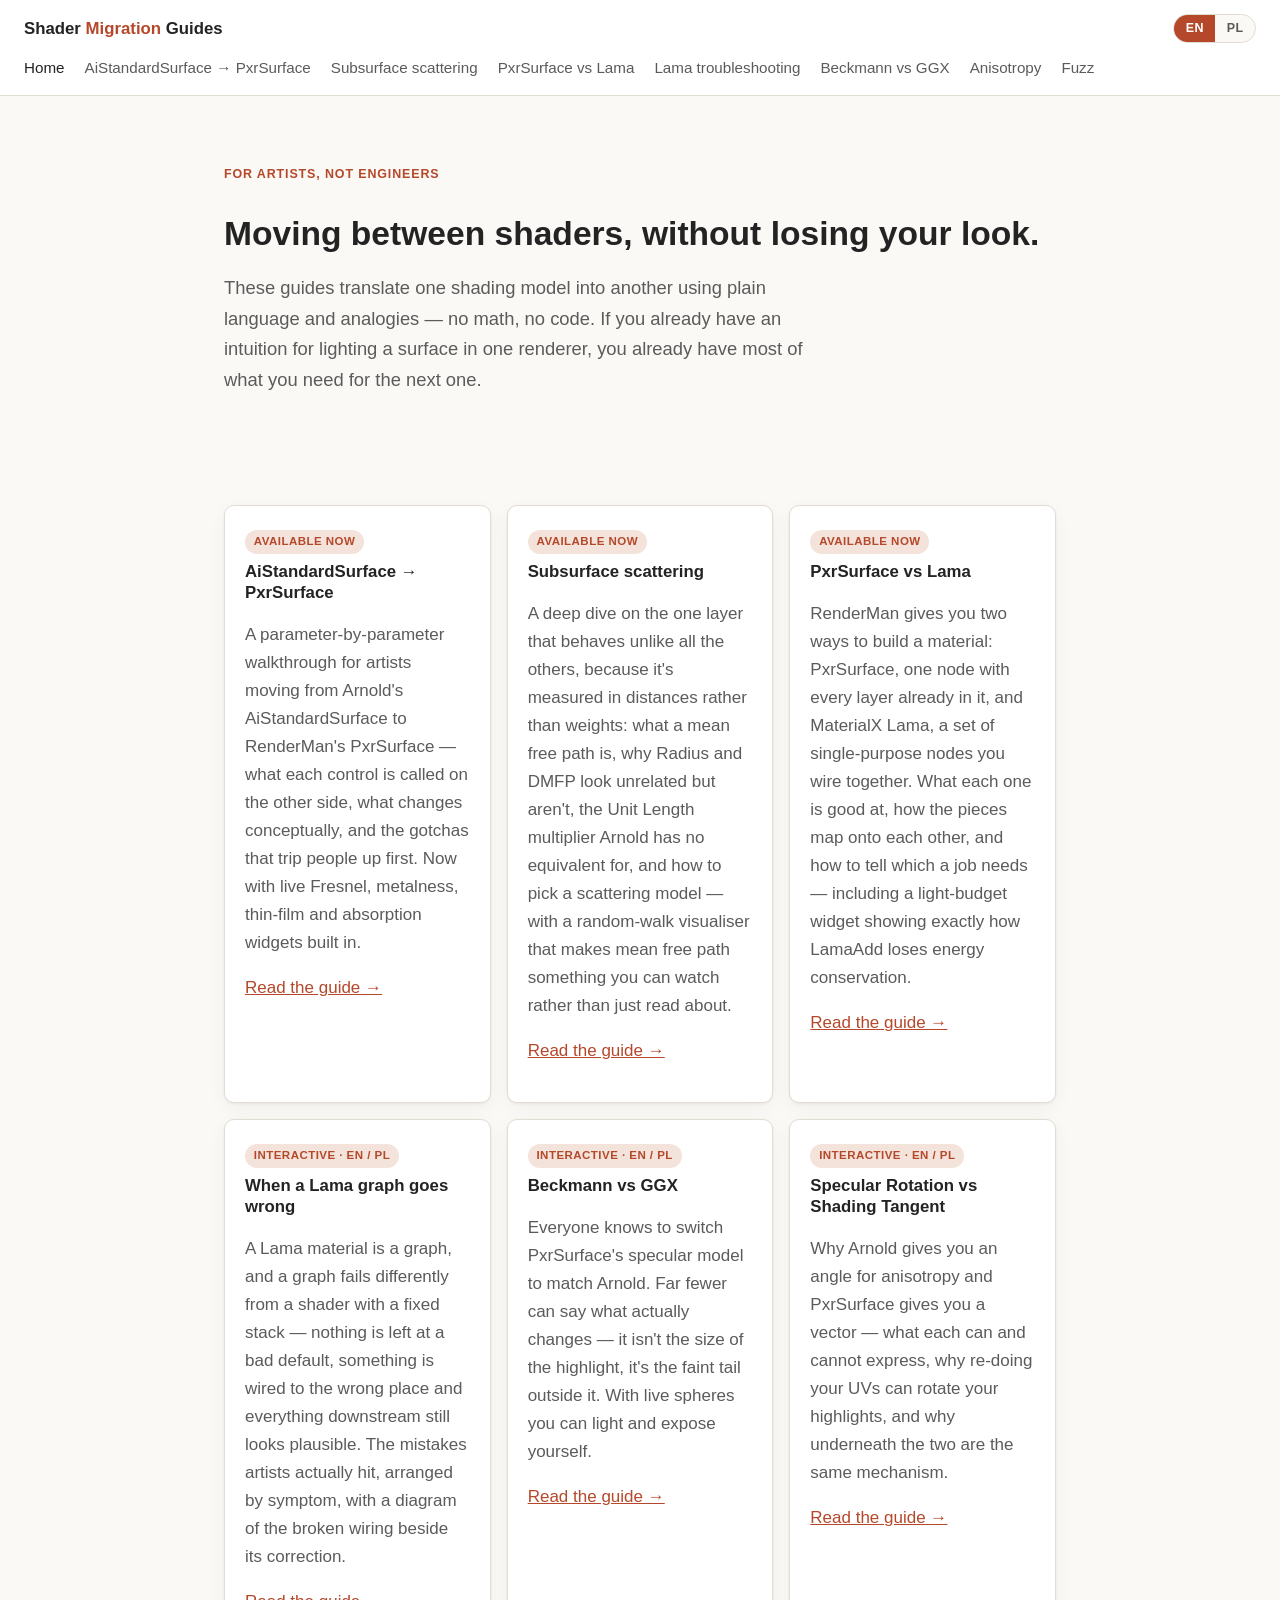
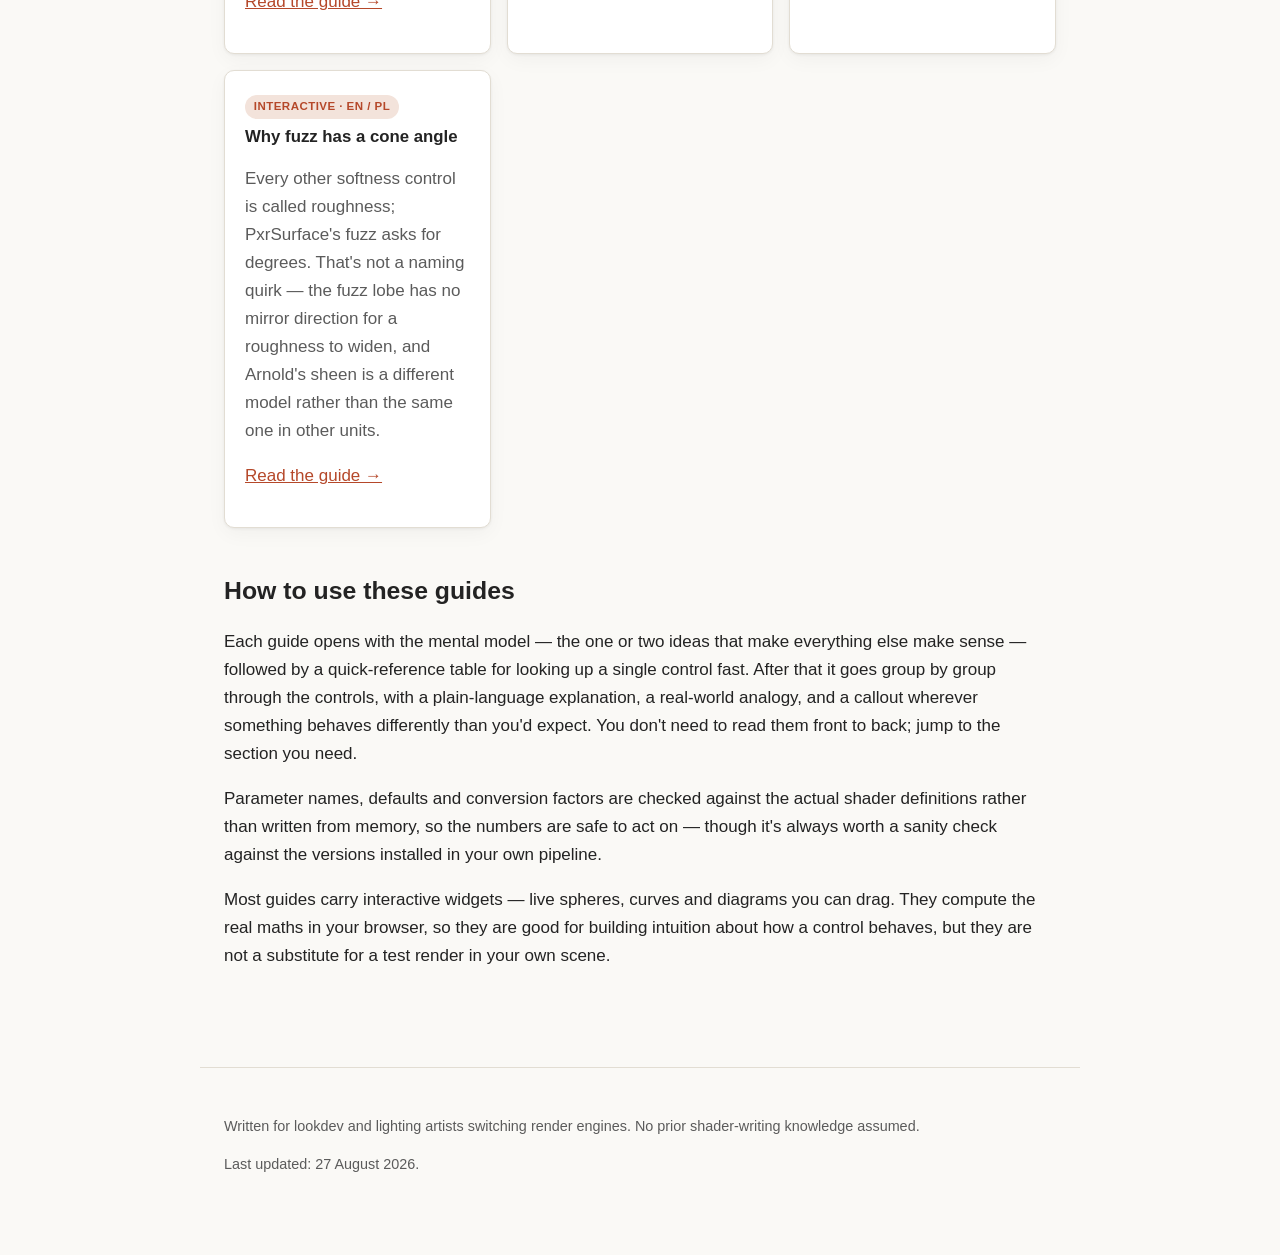
==== commit 286701c2: "Add Lama troubleshooting page lama.html closes with five pitfalls, but they are organised by concept" ====
--- a/index.html
+++ b/index.html
@@ -26,6 +26,7 @@
     <a href="guide.html">AiStandardSurface → PxrSurface</a>
     <a href="sss.html">Subsurface scattering</a>
     <a href="lama.html">PxrSurface vs Lama</a>
+    <a href="lama-debug.html">Lama troubleshooting</a>
     <a href="spec.html">Beckmann vs GGX</a>
     <a href="aniso.html">Anisotropy</a>
     <a href="fuzz.html">Fuzz</a>
@@ -121,6 +122,26 @@
 
     <div class="card">
       <span class="badge">Interactive · EN / PL</span>
+      <h3><span lang="en">When a Lama graph goes wrong</span><span lang="pl">Kiedy graf Lamy idzie źle</span></h3>
+      <p class="muted" lang="en">
+        A Lama material is a graph, and a graph fails differently from a shader
+        with a fixed stack — nothing is left at a bad default, something is
+        wired to the wrong place and everything downstream still looks
+        plausible. The mistakes artists actually hit, arranged by symptom,
+        with a diagram of the broken wiring beside its correction.
+      </p>
+      <p class="muted" lang="pl">
+        Materiał Lama to graf, a graf psuje się inaczej niż shader ze stałym
+        stosem — nic nie zostaje na złym domyślnym ustawieniu, coś jest
+        podłączone w złe miejsce, a wszystko poniżej wciąż wygląda
+        wiarygodnie. Błędy, które artyści naprawdę popełniają, ułożone według
+        objawu, z diagramem błędnego połączenia obok jego poprawki.
+      </p>
+      <p><a href="lama-debug.html"><span lang="en">Read the guide →</span><span lang="pl">Przeczytaj przewodnik →</span></a></p>
+    </div>
+
+    <div class="card">
+      <span class="badge">Interactive · EN / PL</span>
       <h3>Beckmann vs GGX</h3>
       <p class="muted" lang="en">
         Everyone knows to switch PxrSurface's specular model to match Arnold.
--- a/assets/css/style.css
+++ b/assets/css/style.css
@@ -534,6 +534,12 @@
   display: grid;
   grid-template-columns: 1fr 1fr;
   gap: 0.75rem;
+}
+
+/* Two stacked stage rows in the same card (e.g. a schematic above a
+   curve+render split) get a visible seam between them. */
+.viz__stage + .viz__stage {
+  border-top: 1px solid var(--border);
 }
 
 @media (max-width: 620px) {
